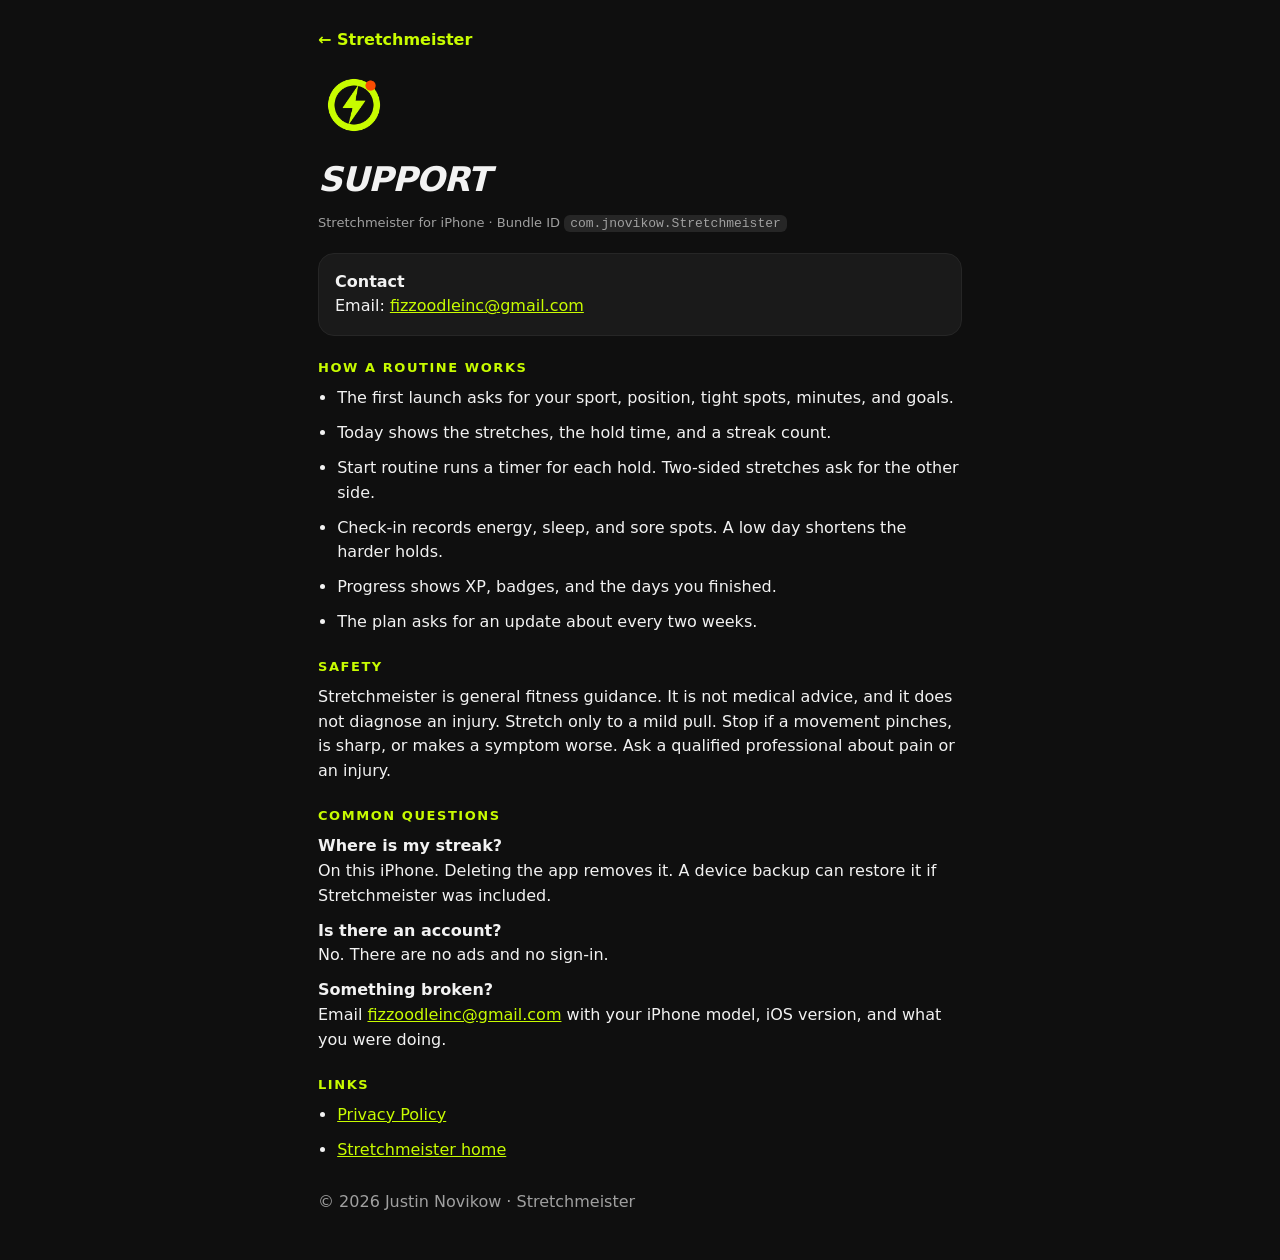
==== support.html @ 9f65bc1d "Publish Stretchmeister support and privacy pages." ====
<!DOCTYPE html>
<html lang="en">
<head>
  <meta charset="UTF-8" />
  <meta name="viewport" content="width=device-width, initial-scale=1, viewport-fit=cover" />
  <meta name="theme-color" content="#0f0f0f" />
  <title>Stretchmeister — Support</title>
  <meta name="description" content="Stretchmeister support and contact." />
  <link rel="icon" href="icon.png" type="image/png" />
  <link rel="stylesheet" href="styles.css" />
</head>
<body>
  <a class="back" href="index.html">← Stretchmeister</a>
  <img class="logo logo-sm" src="icon.png" width="72" height="72" alt="" />
  <h1>Support</h1>
  <p class="meta">Stretchmeister for iPhone · Bundle ID <code>com.jnovikow.Stretchmeister</code></p>

  <div class="card">
    <p style="margin:0"><strong>Contact</strong><br />
      Email: <a href="mailto:fizzoodleinc@gmail.com?subject=Stretchmeister%20Support">fizzoodleinc@gmail.com</a></p>
  </div>

  <h2>How a routine works</h2>
  <ul>
    <li>The first launch asks for your sport, position, tight spots, minutes, and goals.</li>
    <li>Today shows the stretches, the hold time, and a streak count.</li>
    <li>Start routine runs a timer for each hold. Two-sided stretches ask for the other side.</li>
    <li>Check-in records energy, sleep, and sore spots. A low day shortens the harder holds.</li>
    <li>Progress shows XP, badges, and the days you finished.</li>
    <li>The plan asks for an update about every two weeks.</li>
  </ul>

  <h2>Safety</h2>
  <p>Stretchmeister is general fitness guidance. It is not medical advice, and it does not diagnose an injury. Stretch only to a mild pull. Stop if a movement pinches, is sharp, or makes a symptom worse. Ask a qualified professional about pain or an injury.</p>

  <h2>Common questions</h2>
  <p><strong>Where is my streak?</strong><br />
    On this iPhone. Deleting the app removes it. A device backup can restore it if Stretchmeister was included.</p>
  <p><strong>Is there an account?</strong><br />
    No. There are no ads and no sign-in.</p>
  <p><strong>Something broken?</strong><br />
    Email <a href="mailto:fizzoodleinc@gmail.com?subject=Stretchmeister%20Bug">fizzoodleinc@gmail.com</a> with your iPhone model, iOS version, and what you were doing.</p>

  <h2>Links</h2>
  <ul>
    <li><a href="privacy.html">Privacy Policy</a></li>
    <li><a href="index.html">Stretchmeister home</a></li>
  </ul>
  <footer class="foot"><p>© 2026 Justin Novikow · Stretchmeister</p></footer>
</body>
</html>
---- styles.css ----
:root {
  --bg: #0f0f0f;
  --fg: #f2f2f2;
  --muted: #a0a0a0;
  --accent: #c8fc00;
  --card: #1a1a1a;
  --border: #262626;
}

* { box-sizing: border-box; margin: 0; padding: 0; }

body {
  font-family: "SF Pro Display", "Segoe UI", system-ui, -apple-system, sans-serif;
  background: var(--bg);
  color: var(--fg);
  line-height: 1.55;
  padding: 28px 18px calc(36px + env(safe-area-inset-bottom));
  max-width: 680px;
  margin: 0 auto;
}

.hero { text-align: center; margin-bottom: 22px; }
.logo { width: 120px; height: 120px; border-radius: 28px; margin-bottom: 12px; }
.logo-sm { width: 72px; height: 72px; border-radius: 18px; display: block; margin: 8px 0 12px; }
.eyebrow { letter-spacing: 0.14em; text-transform: uppercase; color: var(--accent); font-size: 12px; font-weight: 800; }
h1 { font-size: 34px; letter-spacing: -0.03em; margin: 4px 0 8px; font-style: italic; text-transform: uppercase; }
h2 { font-size: 13px; letter-spacing: 0.12em; text-transform: uppercase; color: var(--accent); margin: 22px 0 8px; }
.lede, .meta { color: var(--muted); }
.lede { font-size: 18px; }
.meta { font-size: 13px; margin-bottom: 18px; }
p, li { font-size: 16px; margin-bottom: 10px; }
ul { padding-left: 1.2em; margin-bottom: 8px; }
a { color: var(--accent); }
code { font-size: 13px; background: #262626; padding: 1px 6px; border-radius: 6px; }

.cards { display: grid; gap: 12px; }
.card, .link-card {
  background: var(--card);
  border: 1px solid var(--border);
  border-radius: 16px;
  padding: 16px;
}
.link-card { display: block; text-decoration: none; color: inherit; }
.link-card strong { display: block; font-size: 18px; margin: 2px 0; }
.card-kicker { color: var(--accent); font-size: 12px; font-weight: 800; letter-spacing: 0.04em; }
.card-desc { color: var(--muted); font-size: 14px; }
.back { display: inline-block; margin-bottom: 8px; font-weight: 700; text-decoration: none; }
.foot { margin-top: 28px; color: var(--muted); font-size: 13px; }
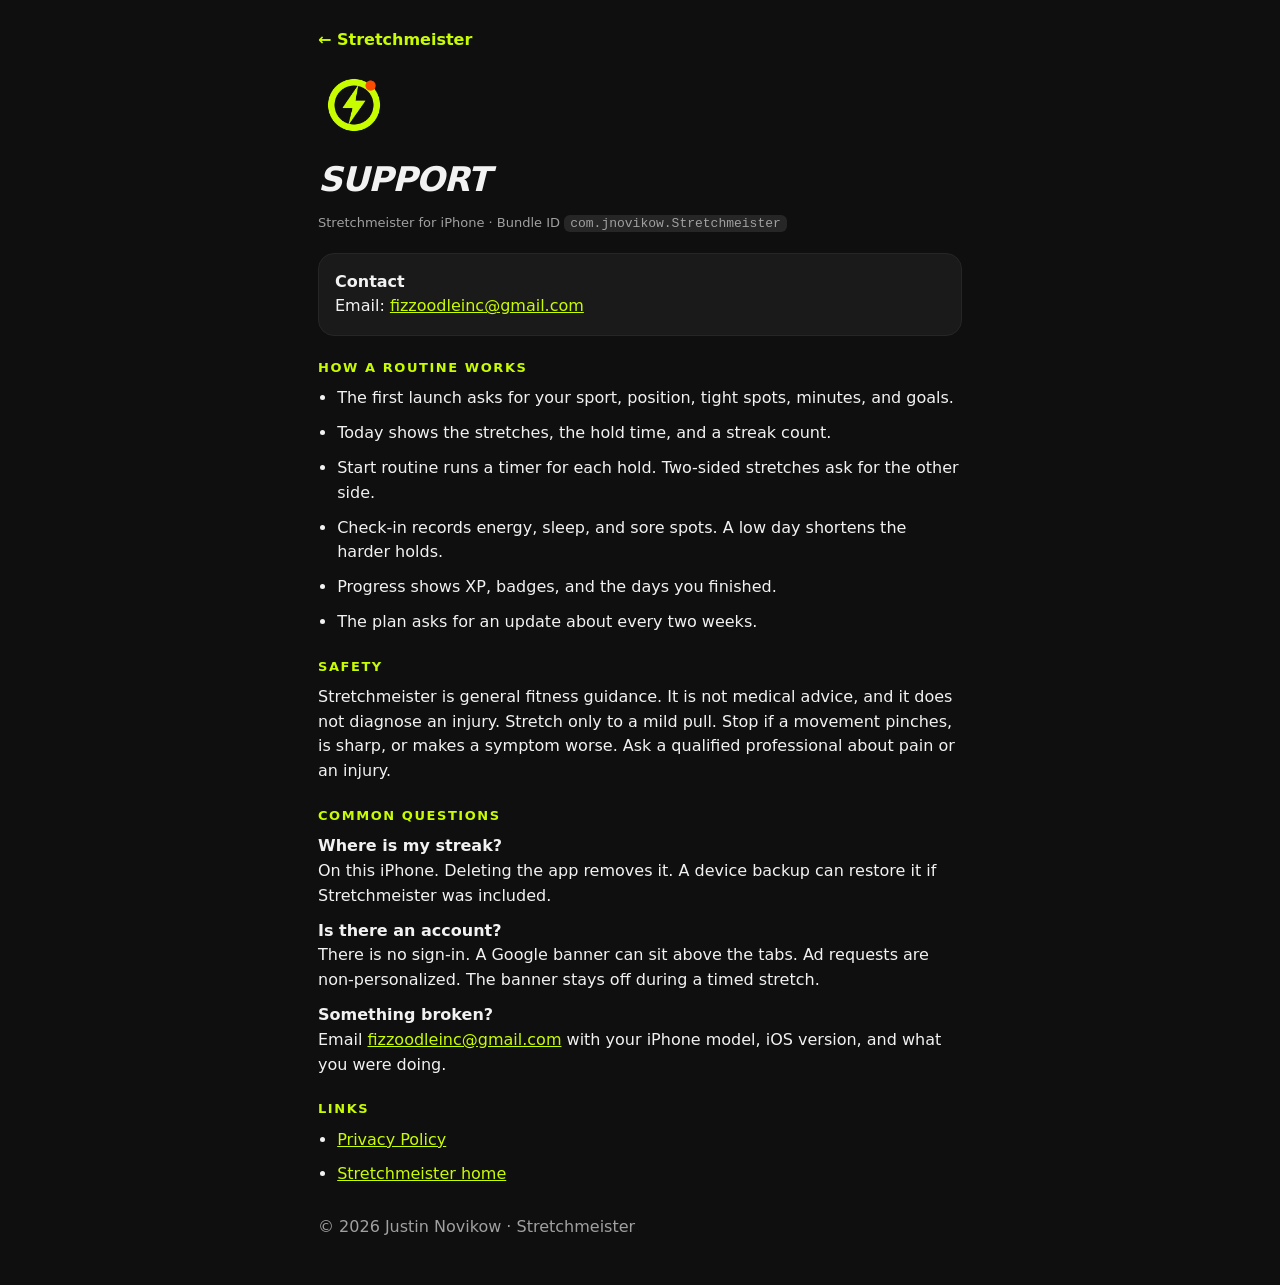
==== commit 0acca220: "Describe the Google banner in the Stretchmeister privacy pages." ====
--- a/support.html
+++ b/support.html
@@ -37,7 +37,7 @@
   <p><strong>Where is my streak?</strong><br />
     On this iPhone. Deleting the app removes it. A device backup can restore it if Stretchmeister was included.</p>
   <p><strong>Is there an account?</strong><br />
-    No. There are no ads and no sign-in.</p>
+    There is no sign-in. A Google banner can sit above the tabs. Ad requests are non-personalized. The banner stays off during a timed stretch.</p>
   <p><strong>Something broken?</strong><br />
     Email <a href="mailto:fizzoodleinc@gmail.com?subject=Stretchmeister%20Bug">fizzoodleinc@gmail.com</a> with your iPhone model, iOS version, and what you were doing.</p>
 
